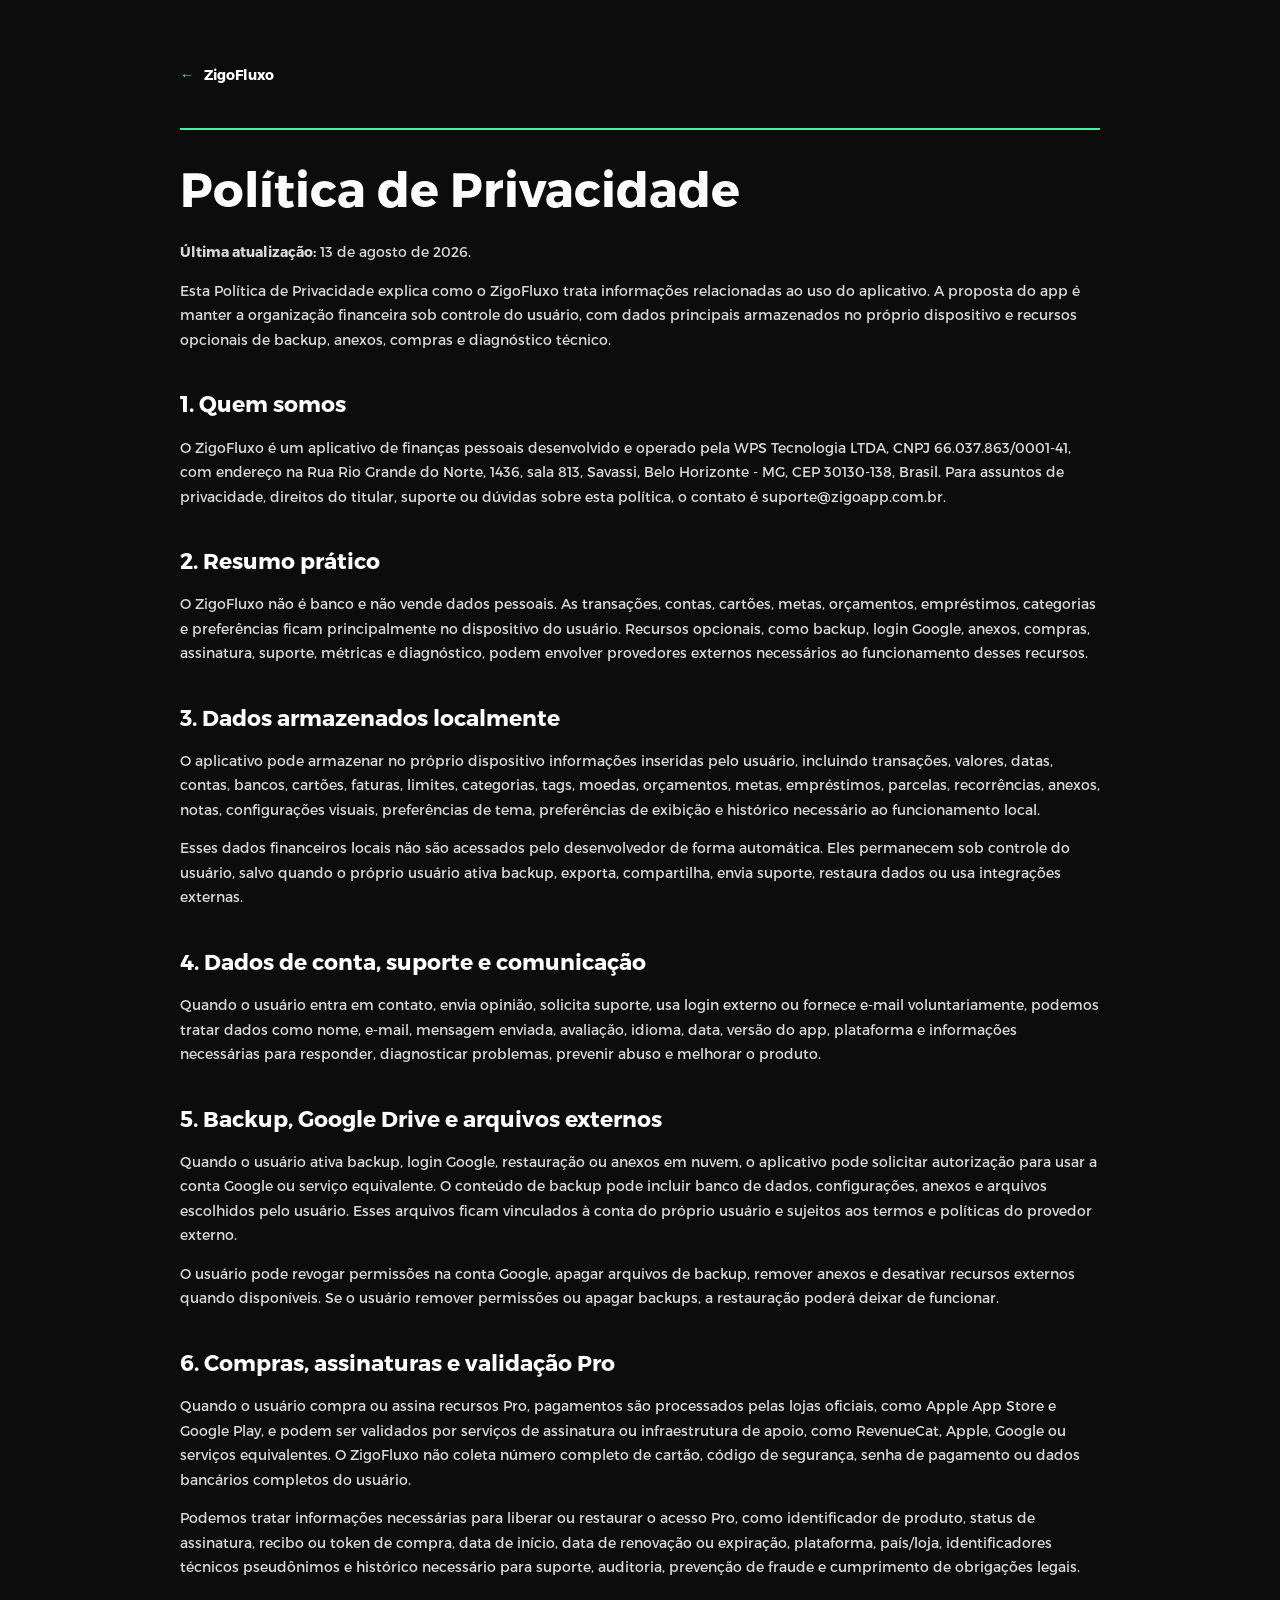
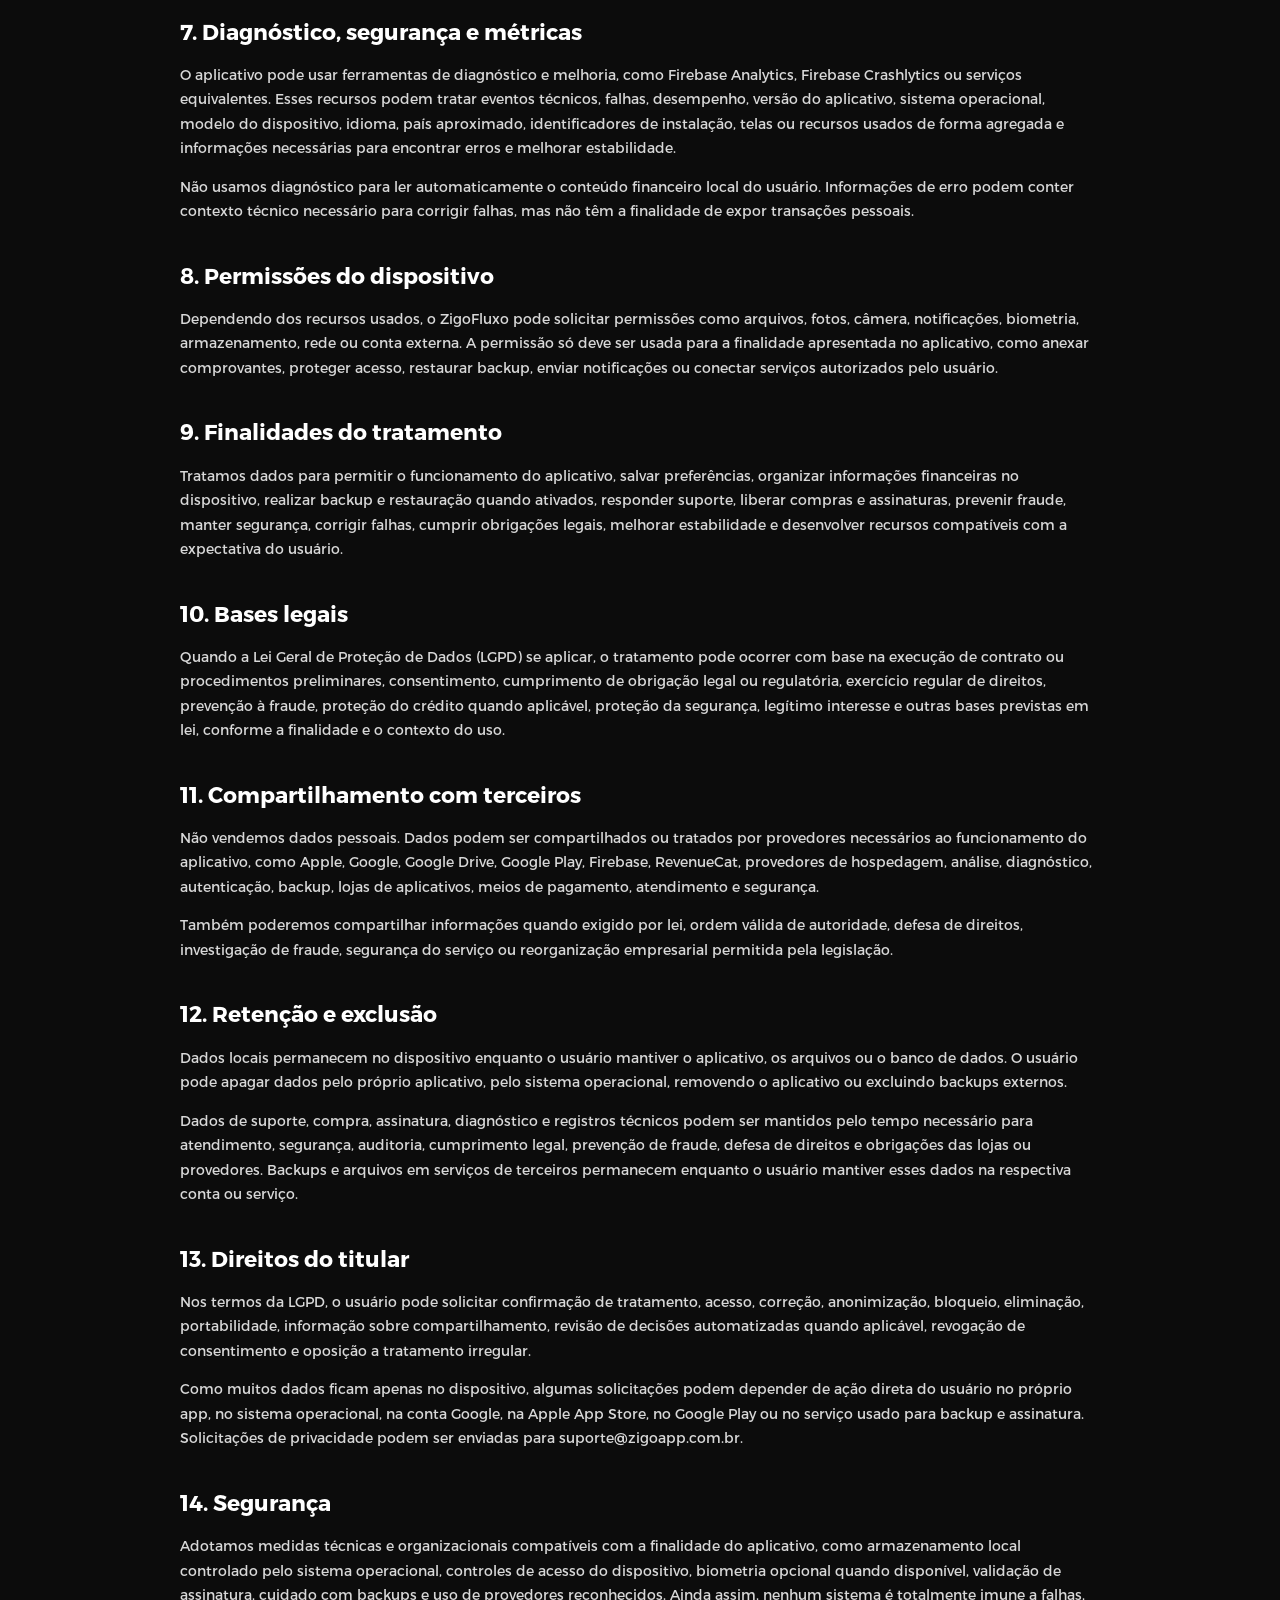
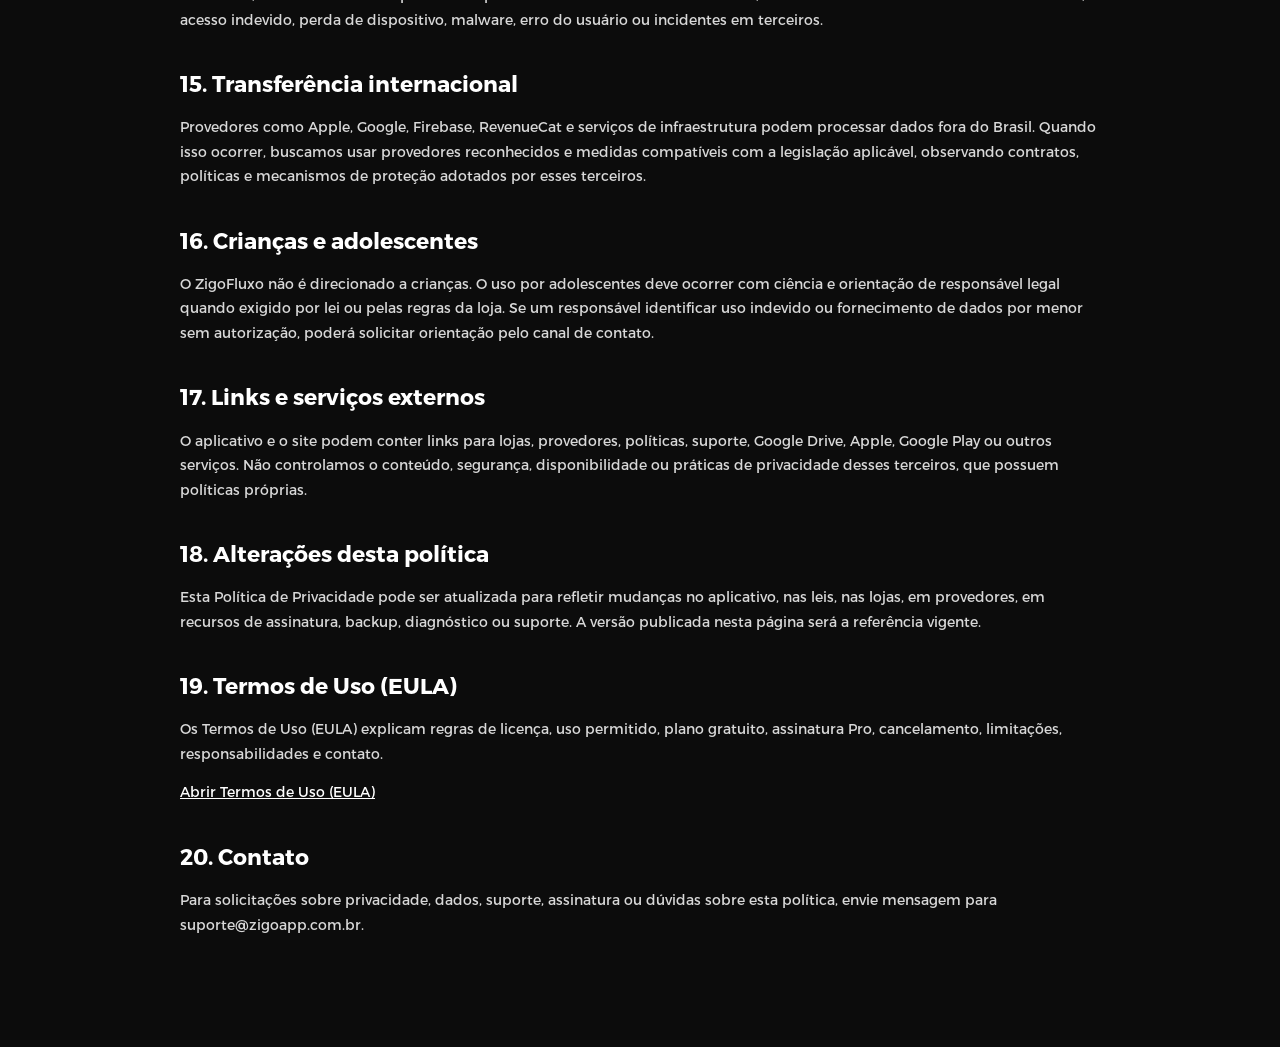
==== politica-de-privacidade.html @ 5889c2a9 "Initial ZigoFluxo website" ====
<!DOCTYPE html>
<html lang="pt-BR">
<head>
  <title>Política de Privacidade | ZigoFluxo</title>
  <meta charset="utf-8">
  <meta http-equiv="X-UA-Compatible" content="IE=edge">
  <meta name="viewport" content="width=device-width, initial-scale=1">
  <meta name="description" content="Política de Privacidade do ZigoFluxo, aplicativo de finanças pessoais com dados locais, backup opcional, compras e diagnóstico.">
  <link rel="icon" href="assets/img/zigo-icon.png">
  <link rel="stylesheet" href="assets/css/main.css">
  <link rel="stylesheet" href="assets/css/zigo-polish.css">
</head>
<body class="zigo-legal-page">
  <main class="zigo-document">
    <a class="zigo-back-link" href="index.html">ZigoFluxo</a>
    <article>
      <h1>Política de Privacidade</h1>
      <p><strong>Última atualização:</strong> 13 de agosto de 2026.</p>
      <p>Esta Política de Privacidade explica como o ZigoFluxo trata informações relacionadas ao uso do aplicativo. A proposta do app é manter a organização financeira sob controle do usuário, com dados principais armazenados no próprio dispositivo e recursos opcionais de backup, anexos, compras e diagnóstico técnico.</p>

      <h2>1. Quem somos</h2>
      <p>O ZigoFluxo é um aplicativo de finanças pessoais desenvolvido e operado pela WPS Tecnologia LTDA, CNPJ 66.037.863/0001-41, com endereço na Rua Rio Grande do Norte, 1436, sala 813, Savassi, Belo Horizonte - MG, CEP 30130-138, Brasil. Para assuntos de privacidade, direitos do titular, suporte ou dúvidas sobre esta política, o contato é suporte@zigoapp.com.br.</p>

      <h2>2. Resumo prático</h2>
      <p>O ZigoFluxo não é banco e não vende dados pessoais. As transações, contas, cartões, metas, orçamentos, empréstimos, categorias e preferências ficam principalmente no dispositivo do usuário. Recursos opcionais, como backup, login Google, anexos, compras, assinatura, suporte, métricas e diagnóstico, podem envolver provedores externos necessários ao funcionamento desses recursos.</p>

      <h2>3. Dados armazenados localmente</h2>
      <p>O aplicativo pode armazenar no próprio dispositivo informações inseridas pelo usuário, incluindo transações, valores, datas, contas, bancos, cartões, faturas, limites, categorias, tags, moedas, orçamentos, metas, empréstimos, parcelas, recorrências, anexos, notas, configurações visuais, preferências de tema, preferências de exibição e histórico necessário ao funcionamento local.</p>
      <p>Esses dados financeiros locais não são acessados pelo desenvolvedor de forma automática. Eles permanecem sob controle do usuário, salvo quando o próprio usuário ativa backup, exporta, compartilha, envia suporte, restaura dados ou usa integrações externas.</p>

      <h2>4. Dados de conta, suporte e comunicação</h2>
      <p>Quando o usuário entra em contato, envia opinião, solicita suporte, usa login externo ou fornece e-mail voluntariamente, podemos tratar dados como nome, e-mail, mensagem enviada, avaliação, idioma, data, versão do app, plataforma e informações necessárias para responder, diagnosticar problemas, prevenir abuso e melhorar o produto.</p>

      <h2>5. Backup, Google Drive e arquivos externos</h2>
      <p>Quando o usuário ativa backup, login Google, restauração ou anexos em nuvem, o aplicativo pode solicitar autorização para usar a conta Google ou serviço equivalente. O conteúdo de backup pode incluir banco de dados, configurações, anexos e arquivos escolhidos pelo usuário. Esses arquivos ficam vinculados à conta do próprio usuário e sujeitos aos termos e políticas do provedor externo.</p>
      <p>O usuário pode revogar permissões na conta Google, apagar arquivos de backup, remover anexos e desativar recursos externos quando disponíveis. Se o usuário remover permissões ou apagar backups, a restauração poderá deixar de funcionar.</p>

      <h2>6. Compras, assinaturas e validação Pro</h2>
      <p>Quando o usuário compra ou assina recursos Pro, pagamentos são processados pelas lojas oficiais, como Apple App Store e Google Play, e podem ser validados por serviços de assinatura ou infraestrutura de apoio, como RevenueCat, Apple, Google ou serviços equivalentes. O ZigoFluxo não coleta número completo de cartão, código de segurança, senha de pagamento ou dados bancários completos do usuário.</p>
      <p>Podemos tratar informações necessárias para liberar ou restaurar o acesso Pro, como identificador de produto, status de assinatura, recibo ou token de compra, data de início, data de renovação ou expiração, plataforma, país/loja, identificadores técnicos pseudônimos e histórico necessário para suporte, auditoria, prevenção de fraude e cumprimento de obrigações legais.</p>

      <h2>7. Diagnóstico, segurança e métricas</h2>
      <p>O aplicativo pode usar ferramentas de diagnóstico e melhoria, como Firebase Analytics, Firebase Crashlytics ou serviços equivalentes. Esses recursos podem tratar eventos técnicos, falhas, desempenho, versão do aplicativo, sistema operacional, modelo do dispositivo, idioma, país aproximado, identificadores de instalação, telas ou recursos usados de forma agregada e informações necessárias para encontrar erros e melhorar estabilidade.</p>
      <p>Não usamos diagnóstico para ler automaticamente o conteúdo financeiro local do usuário. Informações de erro podem conter contexto técnico necessário para corrigir falhas, mas não têm a finalidade de expor transações pessoais.</p>

      <h2>8. Permissões do dispositivo</h2>
      <p>Dependendo dos recursos usados, o ZigoFluxo pode solicitar permissões como arquivos, fotos, câmera, notificações, biometria, armazenamento, rede ou conta externa. A permissão só deve ser usada para a finalidade apresentada no aplicativo, como anexar comprovantes, proteger acesso, restaurar backup, enviar notificações ou conectar serviços autorizados pelo usuário.</p>

      <h2>9. Finalidades do tratamento</h2>
      <p>Tratamos dados para permitir o funcionamento do aplicativo, salvar preferências, organizar informações financeiras no dispositivo, realizar backup e restauração quando ativados, responder suporte, liberar compras e assinaturas, prevenir fraude, manter segurança, corrigir falhas, cumprir obrigações legais, melhorar estabilidade e desenvolver recursos compatíveis com a expectativa do usuário.</p>

      <h2>10. Bases legais</h2>
      <p>Quando a Lei Geral de Proteção de Dados (LGPD) se aplicar, o tratamento pode ocorrer com base na execução de contrato ou procedimentos preliminares, consentimento, cumprimento de obrigação legal ou regulatória, exercício regular de direitos, prevenção à fraude, proteção do crédito quando aplicável, proteção da segurança, legítimo interesse e outras bases previstas em lei, conforme a finalidade e o contexto do uso.</p>

      <h2>11. Compartilhamento com terceiros</h2>
      <p>Não vendemos dados pessoais. Dados podem ser compartilhados ou tratados por provedores necessários ao funcionamento do aplicativo, como Apple, Google, Google Drive, Google Play, Firebase, RevenueCat, provedores de hospedagem, análise, diagnóstico, autenticação, backup, lojas de aplicativos, meios de pagamento, atendimento e segurança.</p>
      <p>Também poderemos compartilhar informações quando exigido por lei, ordem válida de autoridade, defesa de direitos, investigação de fraude, segurança do serviço ou reorganização empresarial permitida pela legislação.</p>

      <h2>12. Retenção e exclusão</h2>
      <p>Dados locais permanecem no dispositivo enquanto o usuário mantiver o aplicativo, os arquivos ou o banco de dados. O usuário pode apagar dados pelo próprio aplicativo, pelo sistema operacional, removendo o aplicativo ou excluindo backups externos.</p>
      <p>Dados de suporte, compra, assinatura, diagnóstico e registros técnicos podem ser mantidos pelo tempo necessário para atendimento, segurança, auditoria, cumprimento legal, prevenção de fraude, defesa de direitos e obrigações das lojas ou provedores. Backups e arquivos em serviços de terceiros permanecem enquanto o usuário mantiver esses dados na respectiva conta ou serviço.</p>

      <h2>13. Direitos do titular</h2>
      <p>Nos termos da LGPD, o usuário pode solicitar confirmação de tratamento, acesso, correção, anonimização, bloqueio, eliminação, portabilidade, informação sobre compartilhamento, revisão de decisões automatizadas quando aplicável, revogação de consentimento e oposição a tratamento irregular.</p>
      <p>Como muitos dados ficam apenas no dispositivo, algumas solicitações podem depender de ação direta do usuário no próprio app, no sistema operacional, na conta Google, na Apple App Store, no Google Play ou no serviço usado para backup e assinatura. Solicitações de privacidade podem ser enviadas para suporte@zigoapp.com.br.</p>

      <h2>14. Segurança</h2>
      <p>Adotamos medidas técnicas e organizacionais compatíveis com a finalidade do aplicativo, como armazenamento local controlado pelo sistema operacional, controles de acesso do dispositivo, biometria opcional quando disponível, validação de assinatura, cuidado com backups e uso de provedores reconhecidos. Ainda assim, nenhum sistema é totalmente imune a falhas, acesso indevido, perda de dispositivo, malware, erro do usuário ou incidentes em terceiros.</p>

      <h2>15. Transferência internacional</h2>
      <p>Provedores como Apple, Google, Firebase, RevenueCat e serviços de infraestrutura podem processar dados fora do Brasil. Quando isso ocorrer, buscamos usar provedores reconhecidos e medidas compatíveis com a legislação aplicável, observando contratos, políticas e mecanismos de proteção adotados por esses terceiros.</p>

      <h2>16. Crianças e adolescentes</h2>
      <p>O ZigoFluxo não é direcionado a crianças. O uso por adolescentes deve ocorrer com ciência e orientação de responsável legal quando exigido por lei ou pelas regras da loja. Se um responsável identificar uso indevido ou fornecimento de dados por menor sem autorização, poderá solicitar orientação pelo canal de contato.</p>

      <h2>17. Links e serviços externos</h2>
      <p>O aplicativo e o site podem conter links para lojas, provedores, políticas, suporte, Google Drive, Apple, Google Play ou outros serviços. Não controlamos o conteúdo, segurança, disponibilidade ou práticas de privacidade desses terceiros, que possuem políticas próprias.</p>

      <h2>18. Alterações desta política</h2>
      <p>Esta Política de Privacidade pode ser atualizada para refletir mudanças no aplicativo, nas leis, nas lojas, em provedores, em recursos de assinatura, backup, diagnóstico ou suporte. A versão publicada nesta página será a referência vigente.</p>

      <h2>19. Termos de Uso (EULA)</h2>
      <p>Os Termos de Uso (EULA) explicam regras de licença, uso permitido, plano gratuito, assinatura Pro, cancelamento, limitações, responsabilidades e contato.</p>
      <p><a href="termos-de-uso.html" target="_blank" rel="noopener">Abrir Termos de Uso (EULA)</a></p>

      <h2>20. Contato</h2>
      <p>Para solicitações sobre privacidade, dados, suporte, assinatura ou dúvidas sobre esta política, envie mensagem para suporte@zigoapp.com.br.</p>
    </article>
  </main>
</body>
</html>
---- assets/css/main.css ----
@font-face{font-family:'Montserrat';src:url("fonts/Montserrat-Black.eot");src:local("☺"),url("fonts/Montserrat-Black.woff") format("woff"),url("fonts/Montserrat-Black.ttf") format("truetype"),url("fonts/Montserrat-Black.svg") format("svg");font-weight:900;font-style:normal}@font-face{font-family:'Montserrat';src:url("fonts/Montserrat-Bold.eot");src:local("☺"),url("fonts/Montserrat-Bold.woff") format("woff"),url("fonts/Montserrat-Bold.ttf") format("truetype"),url("fonts/Montserrat-Bold.svg") format("svg");font-weight:700;font-style:normal}@font-face{font-family:'Montserrat';src:url("fonts/Montserrat-Regular.eot");src:local("☺"),url("fonts/Montserrat-Regular.woff") format("woff"),url("fonts/Montserrat-Regular.ttf") format("truetype"),url("fonts/Montserrat-Regular.svg") format("svg");font-weight:400;font-style:normal}@font-face{font-family:'Montserrat';src:url("fonts/Montserrat-Light.eot");src:local("☺"),url("fonts/Montserrat-Light.woff") format("woff"),url("fonts/Montserrat-Light.ttf") format("truetype"),url("fonts/Montserrat-Light.svg") format("svg");font-weight:300;font-style:normal}/*! normalize.css v3.0.2 | MIT License | git.io/normalize */html{font-family:sans-serif;-ms-text-size-adjust:100%;-webkit-text-size-adjust:100%}body{margin:0}article,aside,details,figcaption,figure,footer,header,hgroup,main,menu,nav,section,summary{display:block}audio,canvas,progress,video{display:inline-block;vertical-align:baseline}audio:not([controls]){display:none;height:0}[hidden],template{display:none}a{background-color:transparent}a:active,a:hover{outline:0}abbr[title]{border-bottom:1px dotted}b,strong{font-weight:bold}dfn{font-style:italic}h1{font-size:2em;margin:0.67em 0}mark{background:#ff0;color:#000}small{font-size:80%}sub,sup{font-size:75%;line-height:0;position:relative;vertical-align:baseline}sup{top:-0.5em}sub{bottom:-0.25em}img{border:0}svg:not(:root){overflow:hidden}figure{margin:1em 40px}hr{box-sizing:content-box;height:0}pre{overflow:auto}code,kbd,pre,samp{font-family:monospace, monospace;font-size:1em}button,input,optgroup,select,textarea{color:inherit;font:inherit;margin:0}button{overflow:visible}button,select{text-transform:none}button,html input[type="button"],input[type="reset"],input[type="submit"]{-webkit-appearance:button;cursor:pointer}button[disabled],html input[disabled]{cursor:default}button::-moz-focus-inner,input::-moz-focus-inner{border:0;padding:0}input{line-height:normal}input[type="checkbox"],input[type="radio"]{box-sizing:border-box;padding:0}input[type="number"]::-webkit-inner-spin-button,input[type="number"]::-webkit-outer-spin-button{height:auto}input[type="search"]{-webkit-appearance:textfield;box-sizing:content-box}input[type="search"]::-webkit-search-cancel-button,input[type="search"]::-webkit-search-decoration{-webkit-appearance:none}fieldset{border:1px solid #c0c0c0;margin:0 2px;padding:0.35em 0.625em 0.75em}legend{border:0;padding:0}textarea{overflow:auto}optgroup{font-weight:bold}table{border-collapse:collapse;border-spacing:0}td,th{padding:0}::-moz-selection{background:#FFF498}::selection{background:#FFF498}::-moz-selection{background:#FFF498}img::-moz-selection{background:transparent}img::selection{background:transparent}img::-moz-selection{background:transparent}body{-webkit-tap-highlight-color:#FFF498}body{background-color:#0c0c0c;font-size:14px;line-height:1.6;font-family:"Montserrat",sans-serif;color:#fff;-webkit-font-smoothing:antialiased;-webkit-text-size-adjust:100%}.l-viewport{position:relative;width:100%;height:100vh;box-shadow:0 0 45px 5px rgba(0,0,0,0.85);overflow:hidden}.l-wrapper{position:relative;width:1440px;max-width:90%;height:100%;margin:0 auto}.l-side-nav{position:absolute;left:0;display:-webkit-box;display:-webkit-flex;display:-ms-flexbox;display:flex;height:100%;-webkit-box-align:center;-webkit-align-items:center;-ms-flex-align:center;align-items:center}.l-side-nav::before{content:"";position:absolute;top:50%;left:0;-webkit-transform:translateY(-50%);transform:translateY(-50%);width:2px;height:70%;max-height:750px;background-color:#555;opacity:.35;z-index:10}@media (max-width: 1180px){.l-side-nav{display:none}}.l-main-content{position:relative;width:100%;height:100%;margin:0;padding:0;list-style:none}.l-section{position:absolute;width:100%;height:100%}.device-notification{display:none;position:fixed;top:0;left:0;width:100%;height:100%;-webkit-box-orient:vertical;-webkit-box-direction:normal;-webkit-flex-direction:column;-ms-flex-direction:column;flex-direction:column;-webkit-box-align:center;-webkit-align-items:center;-ms-flex-align:center;-ms-grid-row-align:center;align-items:center;-webkit-box-pack:center;-webkit-justify-content:center;-ms-flex-pack:center;justify-content:center;background-color:#0c0c0c;z-index:12}.device-notification--logo{display:-webkit-box;display:-webkit-flex;display:-ms-flexbox;display:flex;-webkit-box-align:center;-webkit-align-items:center;-ms-flex-align:center;align-items:center;text-decoration:none;color:#fff}.device-notification--logo p{margin:0 0 0 10px;font-size:16px;font-weight:700;text-transform:uppercase}.device-notification--message{width:70%;margin:30px 0 0 0;font-weight:700;text-align:center}@media (max-width: 767px) and (min-width: 601px) and (max-height: 680px){.device-notification{display:-webkit-box;display:-webkit-flex;display:-ms-flexbox;display:flex}}@media (max-width: 600px) and (min-width: 480px) and (max-height: 580px){.device-notification{display:-webkit-box;display:-webkit-flex;display:-ms-flexbox;display:flex}}@media (max-width: 736px) and (min-width: 360px) and (orientation: landscape){.device-notification{display:-webkit-box;display:-webkit-flex;display:-ms-flexbox;display:flex}}@media(max-width: 359px){.device-notification{display:-webkit-box;display:-webkit-flex;display:-ms-flexbox;display:flex}}.section{opacity:0;visibility:hidden;-webkit-transition:opacity .4s ease-in-out,visibility 0s .4s;transition:opacity .4s ease-in-out,visibility 0s .4s}.section--is-active{opacity:1;visibility:visible;z-index:1;-webkit-transition:opacity .4s ease-in-out .4s;transition:opacity .4s ease-in-out .4s}.section--next{-webkit-transform:translateY(-45px);transform:translateY(-45px);-webkit-transition:-webkit-transform .4s ease-in-out;transition:-webkit-transform .4s ease-in-out;transition:transform .4s ease-in-out;transition:transform .4s ease-in-out, -webkit-transform .4s ease-in-out}.section--prev{-webkit-transform:translateY(45px);transform:translateY(45px);-webkit-transition:-webkit-transform .4s ease-in-out;transition:-webkit-transform .4s ease-in-out;transition:transform .4s ease-in-out;transition:transform .4s ease-in-out, -webkit-transform .4s ease-in-out}.header{position:absolute;top:0;left:0;display:-webkit-box;display:-webkit-flex;display:-ms-flexbox;display:flex;width:100%;height:70px;-webkit-box-align:center;-webkit-align-items:center;-ms-flex-align:center;align-items:center;-webkit-box-pack:justify;-webkit-justify-content:space-between;-ms-flex-pack:justify;justify-content:space-between;z-index:10}.header--logo{display:-webkit-box;display:-webkit-flex;display:-ms-flexbox;display:flex;-webkit-box-align:center;-webkit-align-items:center;-ms-flex-align:center;align-items:center;text-decoration:none;color:#fff}.header--logo p{margin:0 0 0 10px;font-size:16px;font-weight:700;text-transform:uppercase}.header--nav-toggle{display:-webkit-box;display:-webkit-flex;display:-ms-flexbox;display:flex;width:50px;height:50px;-webkit-box-orient:vertical;-webkit-box-direction:normal;-webkit-flex-direction:column;-ms-flex-direction:column;flex-direction:column;-webkit-box-align:center;-webkit-align-items:center;-ms-flex-align:center;align-items:center;-webkit-box-pack:center;-webkit-justify-content:center;-ms-flex-pack:center;justify-content:center;cursor:pointer}.header--nav-toggle span,.header--nav-toggle::before,.header--nav-toggle::after{content:"";position:relative;width:16px;height:2px;background-color:#fff}.header--nav-toggle::before{bottom:5px;width:23px}.header--nav-toggle::after{top:5px;width:23px}.header--cta{position:absolute;top:50%;left:50%;-webkit-transform:translate(-50%, -50%);transform:translate(-50%, -50%);padding:0 20px;line-height:30px;text-decoration:none;color:#fff;font-weight:700;text-transform:uppercase;background-color:#0f33ff;border:none;opacity:0;visibility:hidden;-webkit-transition:opacity .4s ease-in-out,visibility 0s .4s;transition:opacity .4s ease-in-out,visibility 0s .4s}.header--cta:focus{outline:none}.header--cta.is-active{opacity:1;visibility:visible;-webkit-transition:opacity .4s ease-in-out .4s;transition:opacity .4s ease-in-out .4s}@media (max-width: 767px){.header--cta{display:none}}.side-nav{position:relative;display:-webkit-box;display:-webkit-flex;display:-ms-flexbox;display:flex;width:100px;height:70%;max-height:750px;-webkit-box-orient:vertical;-webkit-box-direction:normal;-webkit-flex-direction:column;-ms-flex-direction:column;flex-direction:column;-webkit-justify-content:space-around;-ms-flex-pack:distribute;justify-content:space-around;margin:0;padding:0;list-style-position:inside;z-index:10}.side-nav>li{position:relative;top:-5px;color:#fff;font-size:6px;cursor:pointer}.side-nav>li span{position:relative;top:3px;left:10px;color:#fff;font-size:14px;font-weight:300;opacity:0;visibility:hidden}.side-nav>li::before{position:absolute;top:3px;left:10px;color:#555;font-size:14px;font-weight:300}.side-nav li:nth-child(1)::before{content:"01"}.side-nav li:nth-child(2)::before{content:"02"}.side-nav li:nth-child(3)::before{content:"03"}.side-nav li:nth-child(4)::before{content:"04"}.side-nav li:nth-child(5)::before{content:"05"}.side-nav li.is-active{color:#0f33ff;-webkit-transition:color .4s ease-in-out;transition:color .4s ease-in-out}.side-nav li.is-active span{opacity:1;visibility:visible;-webkit-transition:opacity .4s ease-in-out;transition:opacity .4s ease-in-out}.side-nav li.is-active::before{left:-33px;color:#fff}.intro{position:relative;display:-webkit-box;display:-webkit-flex;display:-ms-flexbox;display:flex;width:900px;max-width:75%;height:100%;-webkit-box-orient:vertical;-webkit-box-direction:normal;-webkit-flex-direction:column;-ms-flex-direction:column;flex-direction:column;-webkit-box-pack:center;-webkit-justify-content:center;-ms-flex-pack:center;justify-content:center;margin:0 auto}@media (max-width: 1180px){.intro{max-width:100%}}.intro--banner{position:relative;height:475px}.intro--banner::before{content:"";position:absolute;bottom:20px;left:-15px;right:0;height:2px;background-color:#282828}.intro--banner::after{content:"";position:absolute;bottom:18px;left:0;width:30px;height:4px;background-color:#0f33ff}.intro--banner h1{position:relative;font-size:68px;font-weight:900;line-height:1;z-index:1}.intro--banner button{position:relative;padding:5px 17px 5px 12px;font-weight:700;text-transform:uppercase;background-color:transparent;border:none}.intro--banner button .btn-background{position:absolute;top:0;left:23px;right:0;height:100%;background-color:#0f33ff;z-index:-1;-webkit-transition:left .2s ease-in-out;transition:left .2s ease-in-out}.intro--banner button:hover .btn-background{left:0}.intro--banner button:focus{outline:none}.intro--banner button svg{position:relative;left:5px;width:15px;fill:#fff}.intro--banner img{position:absolute;bottom:21px;right:-12px}.intro--options{display:-webkit-box;display:-webkit-flex;display:-ms-flexbox;display:flex;-webkit-box-pack:justify;-webkit-justify-content:space-between;-ms-flex-pack:justify;justify-content:space-between;margin:0;padding:0;list-style:none}.intro--options>a{max-width:250px;text-decoration:none;color:#282828;-webkit-transition:color .2s ease-in-out;transition:color .2s ease-in-out}.intro--options>a:hover{color:#fff}.intro--options h3{font-size:16px;text-transform:uppercase}.intro--options p{margin-bottom:0}@media (max-width: 900px){.intro--banner{height:380px}.intro--banner h1{font-size:55px}.intro--banner img{width:430px}.intro--options>a{margin-right:30px}.intro--options>a:last-child{margin-right:0}}@media (max-width: 767px){.intro--banner{height:305px}.intro--banner h1{font-size:44px}.intro--banner img{width:330px}.intro--options{display:block}.intro--options>a{display:block;max-width:100%;margin:0 0 30px 0}.intro--options>a:last-child{margin-bottom:0}}@media (max-width: 600px){.intro--banner{height:360px}.intro--banner h1{font-size:55px}.intro--banner img{display:none}}@media (max-width: 600px) and (max-height: 750px){.intro--banner{height:auto}.intro--banner::before,.intro--banner::after{display:none}.intro--banner h1{margin-top:0}.intro--options{display:none}}.work{position:relative;display:-webkit-box;display:-webkit-flex;display:-ms-flexbox;display:flex;width:960px;max-width:80%;height:100%;-webkit-box-orient:vertical;-webkit-box-direction:normal;-webkit-flex-direction:column;-ms-flex-direction:column;flex-direction:column;-webkit-box-pack:center;-webkit-justify-content:center;-ms-flex-pack:center;justify-content:center;margin:0 auto}@media (max-width: 1180px){.work{max-width:100%}}.work h2{margin:0 0 20px 0;font-size:30px;text-align:center}.work--lockup{position:relative}.work--lockup .slider{position:relative;display:-webkit-box;display:-webkit-flex;display:-ms-flexbox;display:flex;width:80%;margin:0 auto;padding:0;list-style:none}.work--lockup .slider--item{position:absolute;display:none;text-align:center}.work--lockup .slider--item a{text-decoration:none;color:#858585}.work--lockup .slider--item-title{margin-top:10px;font-size:12px;font-weight:700;text-transform:uppercase}.work--lockup .slider--item-description{display:none;max-width:250px;margin:0 auto}.work--lockup .slider--item-image{width:150px;height:150px;margin:0 auto;border-radius:50%;overflow:hidden}.work--lockup .slider--item-image img{width:100%}.work--lockup .slider--item-left{top:50%;left:0;-webkit-transform:translateY(-50%);transform:translateY(-50%);display:block}.work--lockup .slider--item-right{top:50%;right:0;-webkit-transform:translateY(-50%);transform:translateY(-50%);display:block}.work--lockup .slider--item-center{position:relative;top:30px;left:50%;-webkit-transform:translateX(-50%);transform:translateX(-50%);display:block}.work--lockup .slider--item-center a{color:#fff}.work--lockup .slider--item-center .slider--item-title{margin-top:25px;font-size:16px}.work--lockup .slider--item-center .slider--item-description{display:block}.work--lockup .slider--item-center .slider--item-image{width:300px;height:300px}.work--lockup .slider--next,.work--lockup .slider--prev{position:absolute;top:160px;display:-webkit-box;display:-webkit-flex;display:-ms-flexbox;display:flex;width:50px;height:50px;-webkit-box-align:center;-webkit-align-items:center;-ms-flex-align:center;align-items:center;-webkit-box-pack:center;-webkit-justify-content:center;-ms-flex-pack:center;justify-content:center;background-color:#282828;border-radius:50%;cursor:pointer}.work--lockup .slider--next svg,.work--lockup .slider--prev svg{width:20px;fill:#fff}.work--lockup .slider--next{right:0}.work--lockup .slider--prev{left:0}@media (max-width: 900px){.work--lockup .slider--item-image{width:120px;height:120px}.work--lockup .slider--item-center .slider--item-image{width:240px;height:240px}.work--lockup .slider--next,.work--lockup .slider--prev{top:130px}}@media (max-width: 767px){.work--lockup .slider{width:75%}.work--lockup .slider--item-image{width:90px;height:90px}.work--lockup .slider--item-center .slider--item-image{width:190px;height:190px}.work--lockup .slider--next,.work--lockup .slider--prev{top:105px}}@media (max-width: 600px){.work--lockup .slider{width:auto}.work--lockup .slider--item-left,.work--lockup .slider--item-right{display:none}}.about{position:relative;display:-webkit-box;display:-webkit-flex;display:-ms-flexbox;display:flex;width:900px;max-width:75%;height:100%;-webkit-box-orient:vertical;-webkit-box-direction:normal;-webkit-flex-direction:column;-ms-flex-direction:column;flex-direction:column;-webkit-box-pack:center;-webkit-justify-content:center;-ms-flex-pack:center;justify-content:center;margin:0 auto}@media (max-width: 1180px){.about{max-width:100%}}.about--banner{position:relative;height:475px}.about--banner::before{content:"";position:absolute;top:20px;left:200px;-webkit-transform:rotate(-25deg);transform:rotate(-25deg);border:5px solid #0f33ff;border-right-color:transparent;border-bottom-color:transparent}.about--banner::after{content:"";position:absolute;top:75px;left:400px;-webkit-transform:rotate(45deg);transform:rotate(45deg);width:10px;height:10px;background-color:#0f33ff}.about--banner h2{position:relative;margin-top:35px;font-size:68px;font-weight:900;line-height:1;z-index:1}.about--banner h2::before{content:"";position:absolute;top:60px;left:268px;width:30px;height:30px;background-color:#0f33ff;border-radius:50%}.about--banner h2::after{content:"";position:absolute;top:255px;left:255px;width:10px;height:10px;background-color:#0f33ff}.about--banner a{padding:5px 17px 5px 0;text-decoration:none;color:#fff;font-weight:700;text-transform:uppercase;background-color:transparent}.about--banner a:hover svg{left:10px}.about--banner a svg{position:relative;left:5px;width:15px;fill:#fff;-webkit-transition:left .2s ease-in-out;transition:left .2s ease-in-out}.about--banner img{position:absolute;bottom:-90px;right:-12px}.about--options{display:-webkit-box;display:-webkit-flex;display:-ms-flexbox;display:flex;max-width:600px;-webkit-box-pack:justify;-webkit-justify-content:space-between;-ms-flex-pack:justify;justify-content:space-between;margin:0;padding:0;list-style:none}.about--options>a{position:relative;width:150px;height:75px;text-decoration:none;color:#fff;border:10px solid #0f33ff;background-position:center;background-size:cover;background-repeat:no-repeat}.about--options>a:nth-child(1){background-image:url("../img/about-winners.jpg")}.about--options>a:nth-child(2){background-image:url("../img/about-philosophy.jpg")}.about--options>a:nth-child(3){background-image:url("../img/about-history.jpg")}.about--options>a:hover h3{bottom:-50px}.about--options h3{position:absolute;bottom:-38px;left:10px;font-size:16px;text-transform:uppercase;-webkit-transition:bottom .2s ease-in-out,left .2s ease-in-out;transition:bottom .2s ease-in-out,left .2s ease-in-out}@media (max-width: 767px){.about--banner{height:305px}.about--banner::before{top:0;left:125px}.about--banner::after{top:35px;left:260px}.about--banner h2{margin-top:10px;font-size:44px}.about--banner h2::before{top:28px;left:168px}.about--banner h2::after{top:163px;left:163px}.about--banner img{width:315px}}@media (max-width: 600px){.about--banner{height:auto}.about--banner::before{left:155px}.about--banner::after{left:310px}.about--banner h2{margin-top:0;font-size:55px}.about--banner h2::before{top:43px;left:214px}.about--banner h2::after{top:205px;left:205px}.about--banner img{display:none}.about--options{display:none}}.contact{position:fixed;top:0;left:0;width:100%;height:100%;background-image:url("../img/contact-visual.png");background-position:center;background-size:cover;background-repeat:no-repeat}.contact--lockup{position:relative;display:-webkit-box;display:-webkit-flex;display:-ms-flexbox;display:flex;width:900px;max-width:75%;height:100%;-webkit-box-align:center;-webkit-align-items:center;-ms-flex-align:center;align-items:center;-webkit-box-pack:end;-webkit-justify-content:flex-end;-ms-flex-pack:end;justify-content:flex-end;margin:0 auto}@media (max-width: 1180px){.contact--lockup{max-width:90%}}@media (max-width: 767px){.contact--lockup{-webkit-box-pack:center;-webkit-justify-content:center;-ms-flex-pack:center;justify-content:center}}.contact--lockup .modal{padding:45px 45px;text-align:center;background-color:#0c0c0c;box-shadow:0 0 30px 0 rgba(0,0,0,0.75)}.contact--lockup .modal--information p,.contact--lockup .modal--information a{display:block;margin:14px 0;text-decoration:none;color:#fff;font-weight:700}.contact--lockup .modal--information p{margin-top:0}.contact--lockup .modal--options{margin:0;padding:0;list-style:none}.contact--lockup .modal--options>li{width:130px;margin:0 auto 25px auto}.contact--lockup .modal--options li:nth-child(1){background-color:#1769ff}.contact--lockup .modal--options li:nth-child(2){background-color:#ea4c89}.contact--lockup .modal--options li:nth-child(3){margin-bottom:0;background-color:#0f33ff;text-transform:uppercase}.contact--lockup .modal--options a{display:block;width:100%;padding:8px 0;text-decoration:none;color:#fff;font-weight:700}.hire{position:relative;display:-webkit-box;display:-webkit-flex;display:-ms-flexbox;display:flex;width:700px;max-width:75%;height:100%;-webkit-box-orient:vertical;-webkit-box-direction:normal;-webkit-flex-direction:column;-ms-flex-direction:column;flex-direction:column;-webkit-box-pack:center;-webkit-justify-content:center;-ms-flex-pack:center;justify-content:center;margin:0 auto}@media (max-width: 1180px){.hire{max-width:100%}}.hire h2{margin:0 0 20px 0;font-size:30px;text-align:center}.work-request{display:-webkit-box;display:-webkit-flex;display:-ms-flexbox;display:flex;width:100%;-webkit-box-orient:vertical;-webkit-box-direction:normal;-webkit-flex-direction:column;-ms-flex-direction:column;flex-direction:column;-webkit-box-align:center;-webkit-align-items:center;-ms-flex-align:center;align-items:center;color:#fff}.work-request input[type="submit"]{width:400px;max-width:100%;line-height:50px;font-size:16px;font-weight:700;text-transform:uppercase;background-color:#0f33ff;border:none;border-radius:0}.work-request input[type="submit"]:focus{outline:none}.work-request--options{display:-webkit-box;display:-webkit-flex;display:-ms-flexbox;display:flex;width:100%;-webkit-box-orient:vertical;-webkit-box-direction:normal;-webkit-flex-direction:column;-ms-flex-direction:column;flex-direction:column;-webkit-box-align:center;-webkit-align-items:center;-ms-flex-align:center;align-items:center;margin:30px 0}.work-request--options .options-a{display:-webkit-box;display:-webkit-flex;display:-ms-flexbox;display:flex;width:100%;-webkit-box-pack:justify;-webkit-justify-content:space-between;-ms-flex-pack:justify;justify-content:space-between}.work-request--options .options-b{display:-webkit-box;display:-webkit-flex;display:-ms-flexbox;display:flex;width:72%;-webkit-flex-wrap:wrap;-ms-flex-wrap:wrap;flex-wrap:wrap;-webkit-justify-content:space-around;-ms-flex-pack:distribute;justify-content:space-around}.work-request--options label{display:block;width:200px;margin-bottom:30px;line-height:50px;font-size:16px;font-weight:700;text-align:center;border:2px solid #fff;cursor:pointer;-webkit-transition:background-color .2s ease-in-out,border-color .2s ease-in-out;transition:background-color .2s ease-in-out,border-color .2s ease-in-out}.work-request--options label svg{position:relative;left:-5px;width:0;fill:#fff;-webkit-transition:width .2s ease-in-out;transition:width .2s ease-in-out}.work-request--options input[type="checkbox"]{display:none}.work-request--options input[type="checkbox"]:checked+label{background-color:#0f33ff;border-color:#0f33ff}.work-request--options input[type="checkbox"]:checked+label svg{width:15px}.work-request--information{display:-webkit-box;display:-webkit-flex;display:-ms-flexbox;display:flex;width:100%;-webkit-box-pack:justify;-webkit-justify-content:space-between;-ms-flex-pack:justify;justify-content:space-between;margin-bottom:60px}.work-request--information .information-name,.work-request--information .information-email{position:relative;width:45%;height:50px;font-size:30px;font-weight:300}.work-request--information input[type="text"],.work-request--information input[type="email"]{width:100%;padding:0 0 5px 0;background-color:transparent;border:none;border-bottom:1px solid #fff;border-radius:0}.work-request--information input[type="text"]:focus,.work-request--information input[type="email"]:focus{outline:none;background-color:#0c0c0c}.work-request--information label{position:absolute;top:0;left:0;pointer-events:none;-webkit-transition:top .2s ease-in-out,font-size .2s ease-in-out;transition:top .2s ease-in-out,font-size .2s ease-in-out}.work-request--information input:focus+label,.work-request--information input.has-value+label{top:-15px;font-size:14px}@media (max-width: 767px){.work-request--options{-webkit-box-orient:horizontal;-webkit-box-direction:normal;-webkit-flex-direction:row;-ms-flex-direction:row;flex-direction:row;-webkit-justify-content:space-around;-ms-flex-pack:distribute;justify-content:space-around}.work-request--options .options-a,.work-request--options .options-b{display:block;width:auto}}@media (max-width: 600px){.work-request--options{margin:20px 0}}@media (max-width: 600px) and (max-width: 415px){.work-request--options{-webkit-box-pack:justify;-webkit-justify-content:space-between;-ms-flex-pack:justify;justify-content:space-between}}@media (max-width: 600px){.work-request--options label{width:150px;margin-bottom:15px;font-size:14px}.work-request--options input[type="checkbox"]:checked+label svg{width:12px}.work-request--information{margin-bottom:30px}.work-request--information .information-name,.work-request--information .information-email{height:40px;font-size:24px}}.perspective{position:relative;width:100%;height:100%;overflow:hidden}.perspective--modalview{position:fixed;-webkit-perspective:1500px;perspective:1500px}.container{position:relative;-webkit-transform:translateZ(0) translateX(0) rotateY(0deg);transform:translateZ(0) translateX(0) rotateY(0deg);min-height:100%;outline:30px solid #0f33ff;-webkit-transition:-webkit-transform .4s;transition:-webkit-transform .4s;transition:transform .4s;transition:transform .4s, -webkit-transform .4s}.modalview .container{position:absolute;width:100%;height:100%;overflow:hidden;-webkit-backface-visibility:hidden;backface-visibility:hidden}.effect-rotate-left .container{-webkit-transform-origin:0% 50%;transform-origin:0% 50%;-webkit-transition:-webkit-transform .4s;transition:-webkit-transform .4s;transition:transform .4s;transition:transform .4s, -webkit-transform .4s}.effect-rotate-left--animate .container{-webkit-transform:translateZ(-1800px) translateX(-50%) rotateY(45deg);transform:translateZ(-1800px) translateX(-50%) rotateY(45deg);outline:30px solid #0f33ff}.outer-nav{position:absolute;top:50%;left:55%;-webkit-transform:translateY(-50%);transform:translateY(-50%);-webkit-transform-style:preserve-3d;transform-style:preserve-3d;margin:0;padding:0;list-style:none;text-align:center;visibility:hidden;-webkit-transition:visibility 0s .2s;transition:visibility 0s .2s}.outer-nav.is-vis{visibility:visible}.outer-nav--return{position:absolute;top:0;left:0;width:100%;height:100%;display:none;cursor:pointer;z-index:11}.outer-nav--return.is-vis{display:block}.outer-nav>li{-webkit-transform-style:preserve-3d;transform-style:preserve-3d;-webkit-transform:translateX(350px) translateZ(-1000px);transform:translateX(350px) translateZ(-1000px);font-size:55px;font-weight:900;opacity:0;cursor:pointer;-webkit-transition:opacity .2s,-webkit-transform .2s;transition:opacity .2s,-webkit-transform .2s;transition:transform .2s,opacity .2s;transition:transform .2s,opacity .2s,-webkit-transform .2s}.outer-nav>li.is-vis{-webkit-transform:translateX(0) translateZ(0);transform:translateX(0) translateZ(0);opacity:1;-webkit-transition:opacity .4s,-webkit-transform .4s;transition:opacity .4s,-webkit-transform .4s;transition:transform .4s,opacity .4s;transition:transform .4s,opacity .4s,-webkit-transform .4s}.outer-nav>li::before{content:"";position:absolute;top:50%;left:50%;-webkit-transform:translate(-50%, -25%);transform:translate(-50%, -25%);width:110%;height:15px;opacity:0;background-color:#0f33ff}.outer-nav>li.is-active::before{opacity:1}@media (max-width: 767px){.outer-nav>li{font-size:44px}}@media (max-width: 600px){.outer-nav>li{font-size:34px}}.outer-nav li.is-vis:nth-child(2){-webkit-transition-delay:.04s;transition-delay:.04s}.outer-nav li.is-vis:nth-child(3){-webkit-transition-delay:.08s;transition-delay:.08s}.outer-nav li.is-vis:nth-child(4){-webkit-transition-delay:.12s;transition-delay:.12s}.outer-nav li.is-vis:nth-child(5){-webkit-transition-delay:.16s;transition-delay:.16s}

/* Zigo Fluxo overrides */
.header--logo img,.device-notification--logo img{width:34px;height:34px;border-radius:9px}.header--logo p,.device-notification--logo p{text-transform:none}.side-nav li:nth-child(6)::before{content:"06"}.outer-nav li.is-vis:nth-child(6){-webkit-transition-delay:.2s;transition-delay:.2s}.intro--banner button.zigo-next{color:#fff}.intro--banner button.zigo-next .btn-background{background-color:#0f33ff}.zigo-hero-icon{width:320px;max-height:320px;object-fit:contain;filter:drop-shadow(0 28px 60px rgba(15,51,255,.32))}.zigo-intro .intro--banner img{right:60px;bottom:70px}.zigo-intro .intro--options h3{text-transform:none;color:#fff}.zigo-intro .intro--options p{color:#858585}.zigo-about .about--banner p,.zigo-privacy p,.zigo-terms p{max-width:560px;color:#d8d8d8;font-size:18px;line-height:1.65}.zigo-about .about--banner img{width:230px;right:40px;bottom:70px;filter:drop-shadow(0 22px 44px rgba(15,51,255,.28))}.zigo-about .about--options a{background-image:none!important;background-color:#111;border-color:#0f33ff}.zigo-about .about--options h3{text-transform:none}.zigo-resources .slider--item-image{background:#111;display:flex;align-items:center;justify-content:center}.zigo-resources .slider--item-image img{width:62%;height:62%;object-fit:contain}.zigo-resources .slider--item-title{text-transform:none;color:#fff}.zigo-resources .slider--item-description{color:#bfbfbf}.zigo-print-note{max-width:520px;margin:34px auto 0;color:#858585;text-align:center}.zigo-faq-list{display:grid;gap:18px;margin-top:28px}.zigo-faq-list article{border-top:1px solid #282828;padding-top:18px}.zigo-faq-list h3{margin:0 0 8px;color:#fff;font-size:18px}.zigo-faq-list p{margin:0;color:#bfbfbf}.zigo-muted{color:#858585!important}.zigo-legal{width:760px;max-width:80%}.zigo-legal h2{text-align:left;margin-bottom:22px}.zigo-legal .zigo-scroll-text{max-height:58vh;overflow-y:auto;overscroll-behavior:contain;-webkit-overflow-scrolling:touch;touch-action:pan-y;padding:22px 24px;border:1px solid #282828;background:rgba(255,255,255,.035);box-shadow:0 0 30px rgba(0,0,0,.25)}.zigo-legal .zigo-scroll-text h3{margin:26px 0 8px;color:#fff;font-size:16px}.zigo-legal .zigo-scroll-text p{max-width:none;margin:0 0 14px;color:#d8d8d8;font-size:14px;line-height:1.72}.zigo-legal .zigo-scroll-text a{color:#fff;font-weight:700;text-decoration:underline;text-underline-offset:4px}.zigo-legal .zigo-scroll-text::-webkit-scrollbar{width:8px}.zigo-legal .zigo-scroll-text::-webkit-scrollbar-track{background:#161616}.zigo-legal .zigo-scroll-text::-webkit-scrollbar-thumb{background:#0f33ff}.zigo-legal-page{min-height:100vh;background:#0c0c0c;color:#fff;font-family:"Montserrat",sans-serif}.zigo-document{width:min(920px,calc(100% - 48px));margin:0 auto;padding:64px 0 96px}.zigo-document article{border-top:2px solid #0f33ff;padding-top:34px}.zigo-document h1{font-size:48px;line-height:1;margin:0 0 28px}.zigo-document h2{font-size:22px;margin:34px 0 10px}.zigo-document p,.zigo-document li{color:#d8d8d8;line-height:1.75}.zigo-document a{color:#fff}.zigo-back-link{display:inline-flex;margin-bottom:42px;text-decoration:none;font-weight:700}.zigo-back-link:before{content:"←";margin-right:10px;color:#0f33ff}@media (max-width:900px){.zigo-hero-icon{width:240px}.zigo-intro .intro--banner img{right:20px;bottom:60px}.zigo-about .about--banner img{width:190px}}@media (max-width:600px){.zigo-hero-icon,.zigo-about .about--banner img{display:none}.outer-nav>li{font-size:30px}.zigo-about .about--banner p,.zigo-privacy p,.zigo-terms p{font-size:16px}.zigo-legal{max-width:100%}.zigo-legal .zigo-scroll-text{max-height:54vh;padding:18px}.zigo-document h1{font-size:36px}}
---- assets/css/zigo-polish.css ----
/* Zigo Fluxo polish */
:root {
  --zigo-purple: #7c4dff;
  --zigo-green: #48f2a4;
  --zigo-green-dark: #15b873;
}

.outer-nav > li::before {
  background: linear-gradient(90deg, var(--zigo-purple), var(--zigo-green));
}

.side-nav li.is-active {
  color: var(--zigo-green);
}

.side-nav li.is-active::before,
.side-nav li.is-active::after {
  background-color: var(--zigo-green);
}

.intro--banner button.zigo-next .btn-background {
  background: linear-gradient(90deg, var(--zigo-purple), var(--zigo-green));
}

.intro--banner button.zigo-next:hover .btn-background {
  left: 0;
}

.zigo-hero-icon {
  width: 170px;
  max-height: 170px;
  border-radius: 34px;
  filter: drop-shadow(0 26px 52px rgba(72, 242, 164, 0.18));
}

.zigo-intro .intro--banner img {
  right: 130px;
  bottom: 130px;
}

.zigo-intro .intro--banner::after {
  background: linear-gradient(90deg, var(--zigo-purple), var(--zigo-green));
}

.zigo-intro .intro--options > a:hover h3,
.zigo-intro .intro--options > a:hover p {
  color: var(--zigo-green);
}

.zigo-about .about--banner::before {
  border-top-color: var(--zigo-purple);
  border-left-color: var(--zigo-purple);
}

.zigo-about .about--banner::after,
.zigo-about .about--banner h2::before,
.zigo-about .about--banner h2::after {
  background: var(--zigo-green);
}

.zigo-about .about--options > a {
  border-color: var(--zigo-purple);
}

.zigo-about .about--options > a:hover {
  border-color: var(--zigo-green);
}

.zigo-resources h2 {
  color: #fff;
}

.zigo-resources .slider--next,
.zigo-resources .slider--prev {
  background: linear-gradient(135deg, var(--zigo-purple), var(--zigo-green-dark));
}

.zigo-resources .slider--item-center .slider--item-image {
  box-shadow: 0 22px 60px rgba(72, 242, 164, 0.18);
}

.zigo-faq {
  width: 860px;
  max-width: 82%;
}

.zigo-faq-list {
  grid-template-columns: repeat(2, minmax(0, 1fr));
  gap: 16px 28px;
}

.zigo-faq-list article {
  min-height: 88px;
}

.zigo-faq-list h3 {
  font-size: 16px;
}

.zigo-faq-list p {
  font-size: 13px;
  line-height: 1.6;
}

.zigo-legal .zigo-scroll-text::-webkit-scrollbar-thumb {
  background: linear-gradient(var(--zigo-purple), var(--zigo-green));
}

.zigo-document article {
  border-top-color: var(--zigo-green);
}

.zigo-back-link::before {
  color: var(--zigo-green);
}

@media (max-width: 900px) {
  .zigo-hero-icon {
    width: 145px;
    max-height: 145px;
  }

  .zigo-intro .intro--banner img {
    right: 30px;
    bottom: 80px;
  }

  .zigo-faq-list {
    grid-template-columns: 1fr;
  }
}

@media (max-width: 600px) {
  .zigo-faq {
    max-width: 100%;
  }
}
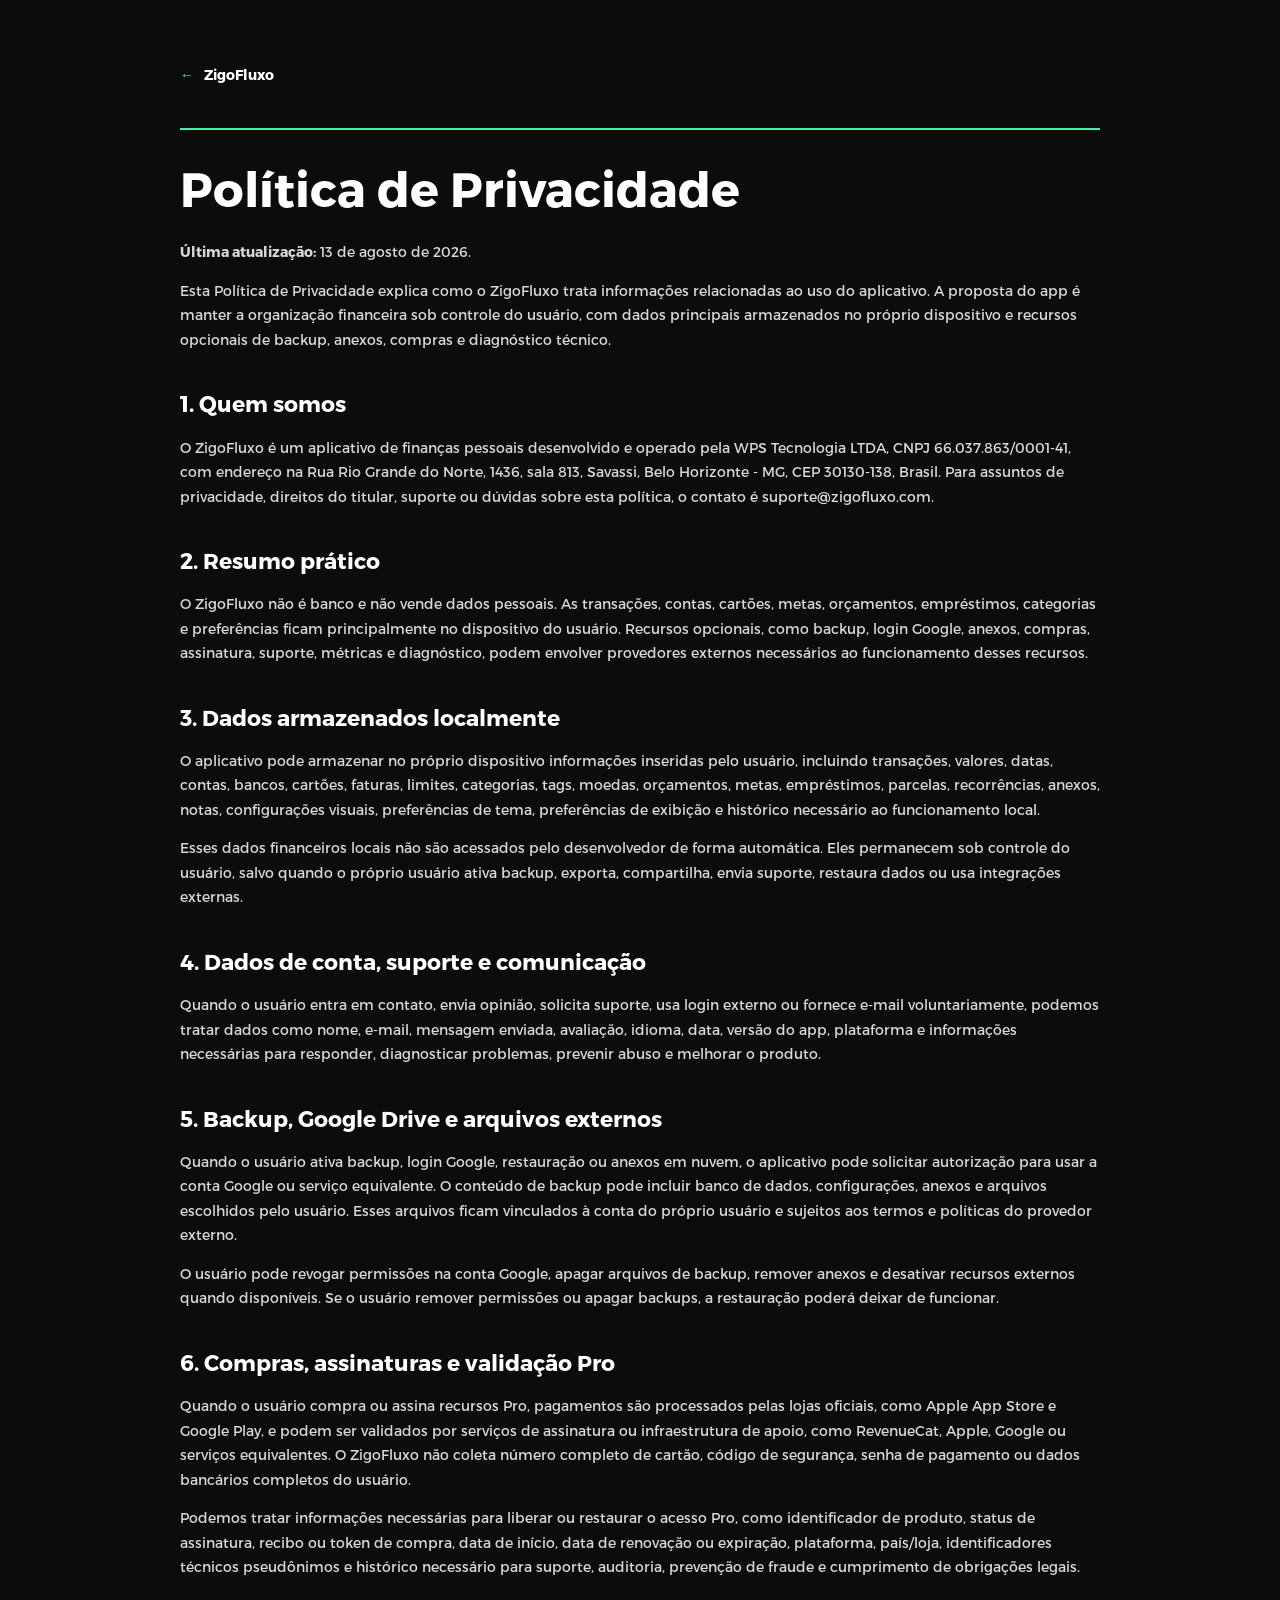
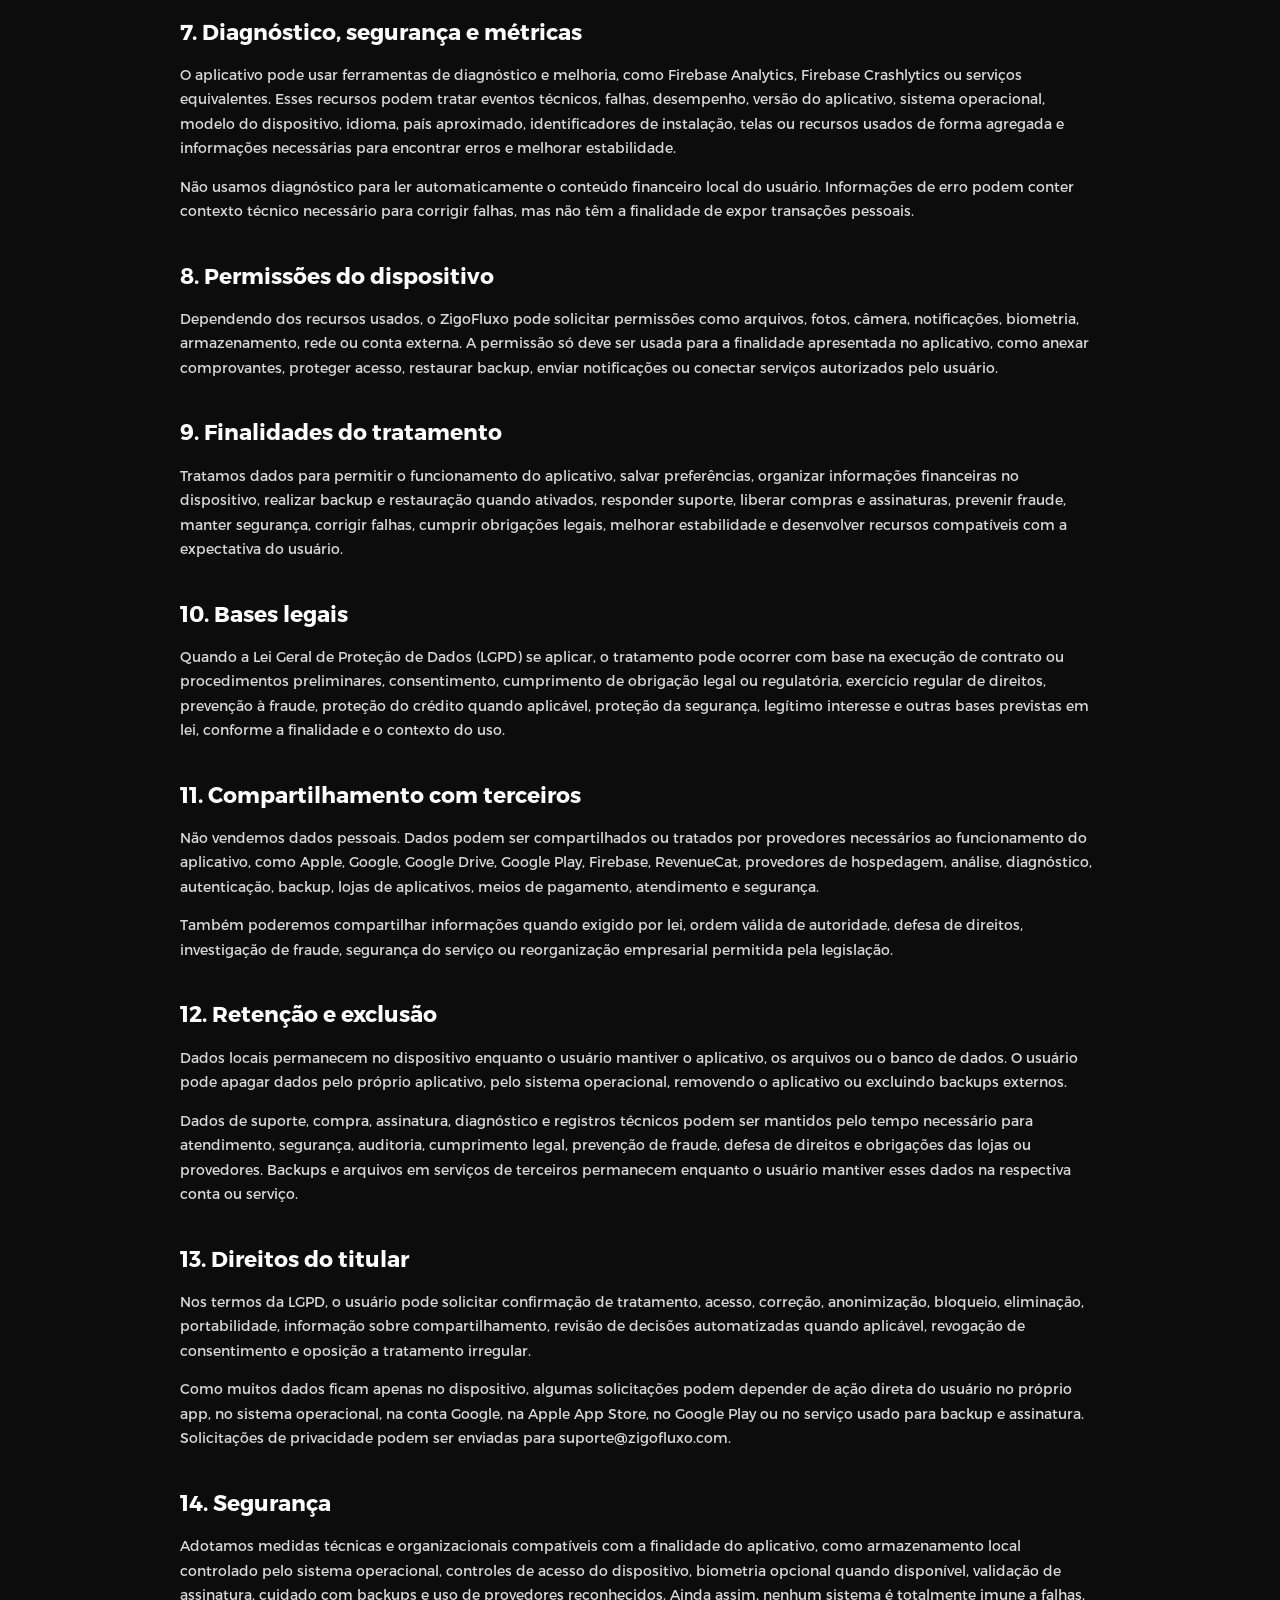
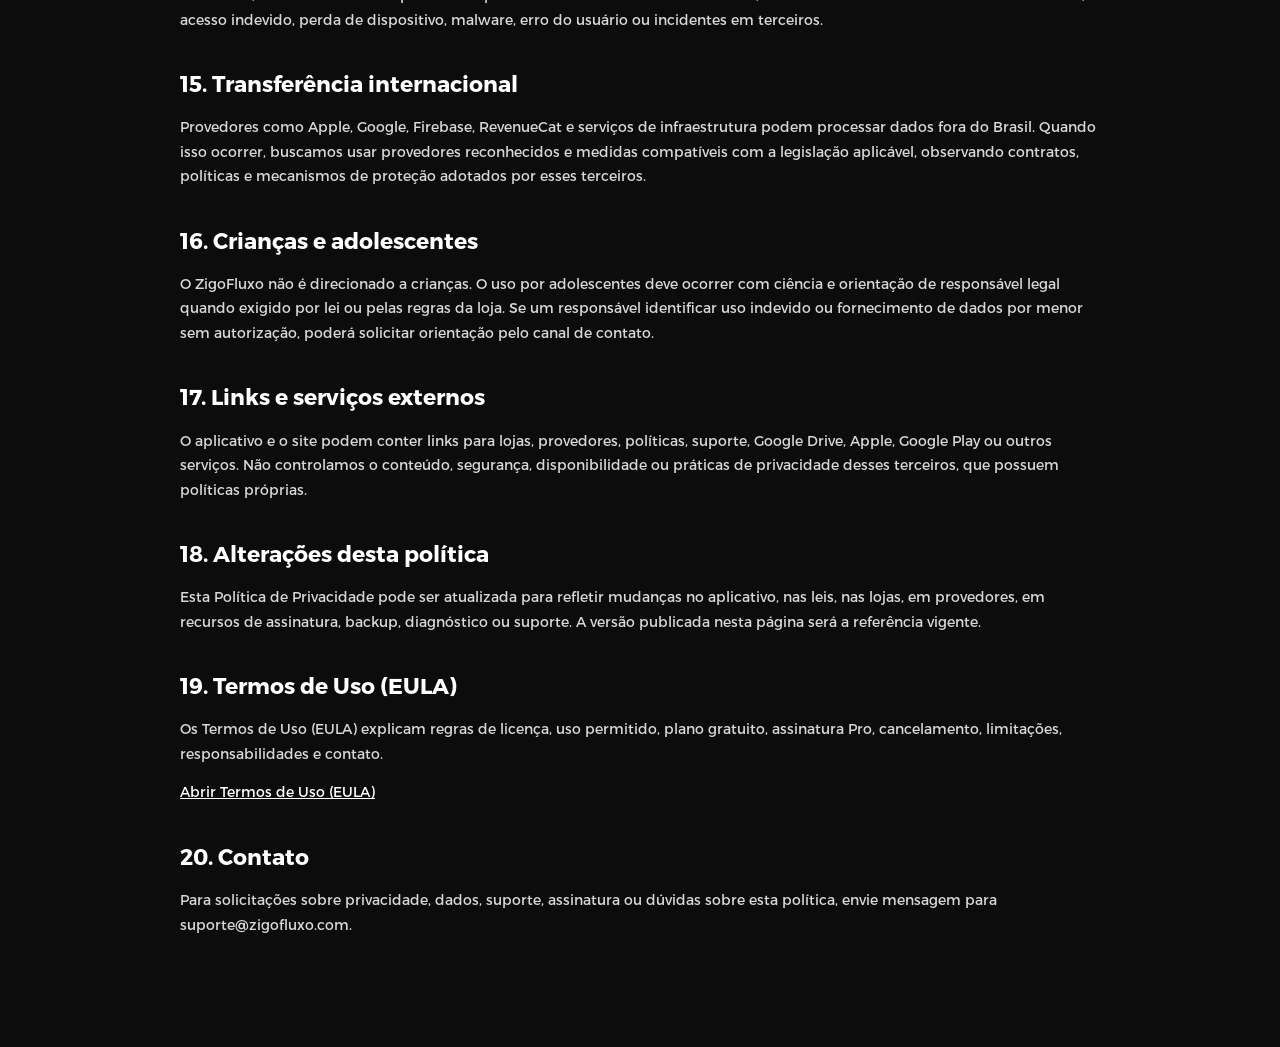
==== commit b5bd167e: "Corrige contato do ZigoFluxo no site legal" ====
--- a/politica-de-privacidade.html
+++ b/politica-de-privacidade.html
@@ -19,7 +19,7 @@
       <p>Esta Política de Privacidade explica como o ZigoFluxo trata informações relacionadas ao uso do aplicativo. A proposta do app é manter a organização financeira sob controle do usuário, com dados principais armazenados no próprio dispositivo e recursos opcionais de backup, anexos, compras e diagnóstico técnico.</p>
 
       <h2>1. Quem somos</h2>
-      <p>O ZigoFluxo é um aplicativo de finanças pessoais desenvolvido e operado pela WPS Tecnologia LTDA, CNPJ 66.037.863/0001-41, com endereço na Rua Rio Grande do Norte, 1436, sala 813, Savassi, Belo Horizonte - MG, CEP 30130-138, Brasil. Para assuntos de privacidade, direitos do titular, suporte ou dúvidas sobre esta política, o contato é suporte@zigoapp.com.br.</p>
+      <p>O ZigoFluxo é um aplicativo de finanças pessoais desenvolvido e operado pela WPS Tecnologia LTDA, CNPJ 66.037.863/0001-41, com endereço na Rua Rio Grande do Norte, 1436, sala 813, Savassi, Belo Horizonte - MG, CEP 30130-138, Brasil. Para assuntos de privacidade, direitos do titular, suporte ou dúvidas sobre esta política, o contato é suporte@zigofluxo.com.</p>
 
       <h2>2. Resumo prático</h2>
       <p>O ZigoFluxo não é banco e não vende dados pessoais. As transações, contas, cartões, metas, orçamentos, empréstimos, categorias e preferências ficam principalmente no dispositivo do usuário. Recursos opcionais, como backup, login Google, anexos, compras, assinatura, suporte, métricas e diagnóstico, podem envolver provedores externos necessários ao funcionamento desses recursos.</p>
@@ -62,7 +62,7 @@
 
       <h2>13. Direitos do titular</h2>
       <p>Nos termos da LGPD, o usuário pode solicitar confirmação de tratamento, acesso, correção, anonimização, bloqueio, eliminação, portabilidade, informação sobre compartilhamento, revisão de decisões automatizadas quando aplicável, revogação de consentimento e oposição a tratamento irregular.</p>
-      <p>Como muitos dados ficam apenas no dispositivo, algumas solicitações podem depender de ação direta do usuário no próprio app, no sistema operacional, na conta Google, na Apple App Store, no Google Play ou no serviço usado para backup e assinatura. Solicitações de privacidade podem ser enviadas para suporte@zigoapp.com.br.</p>
+      <p>Como muitos dados ficam apenas no dispositivo, algumas solicitações podem depender de ação direta do usuário no próprio app, no sistema operacional, na conta Google, na Apple App Store, no Google Play ou no serviço usado para backup e assinatura. Solicitações de privacidade podem ser enviadas para suporte@zigofluxo.com.</p>
 
       <h2>14. Segurança</h2>
       <p>Adotamos medidas técnicas e organizacionais compatíveis com a finalidade do aplicativo, como armazenamento local controlado pelo sistema operacional, controles de acesso do dispositivo, biometria opcional quando disponível, validação de assinatura, cuidado com backups e uso de provedores reconhecidos. Ainda assim, nenhum sistema é totalmente imune a falhas, acesso indevido, perda de dispositivo, malware, erro do usuário ou incidentes em terceiros.</p>
@@ -84,7 +84,7 @@
       <p><a href="termos-de-uso.html" target="_blank" rel="noopener">Abrir Termos de Uso (EULA)</a></p>
 
       <h2>20. Contato</h2>
-      <p>Para solicitações sobre privacidade, dados, suporte, assinatura ou dúvidas sobre esta política, envie mensagem para suporte@zigoapp.com.br.</p>
+      <p>Para solicitações sobre privacidade, dados, suporte, assinatura ou dúvidas sobre esta política, envie mensagem para suporte@zigofluxo.com.</p>
     </article>
   </main>
 </body>
